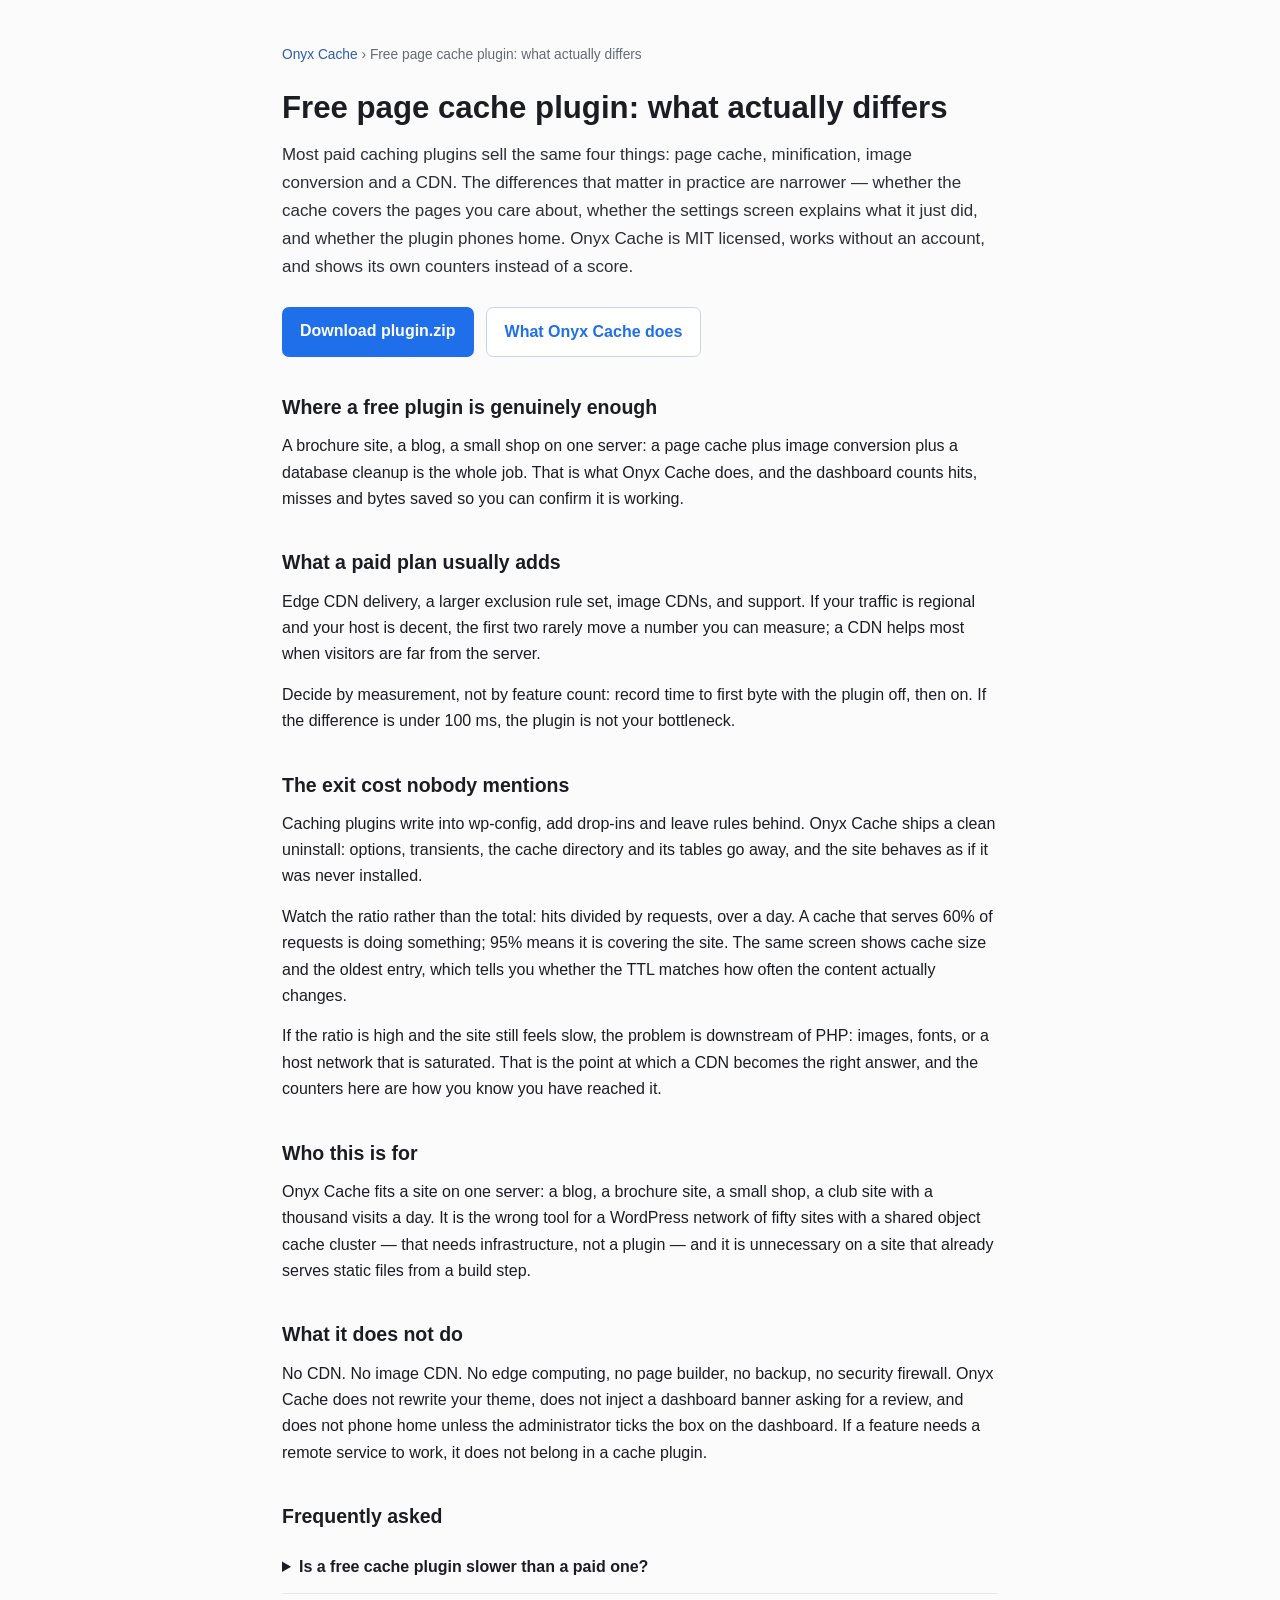
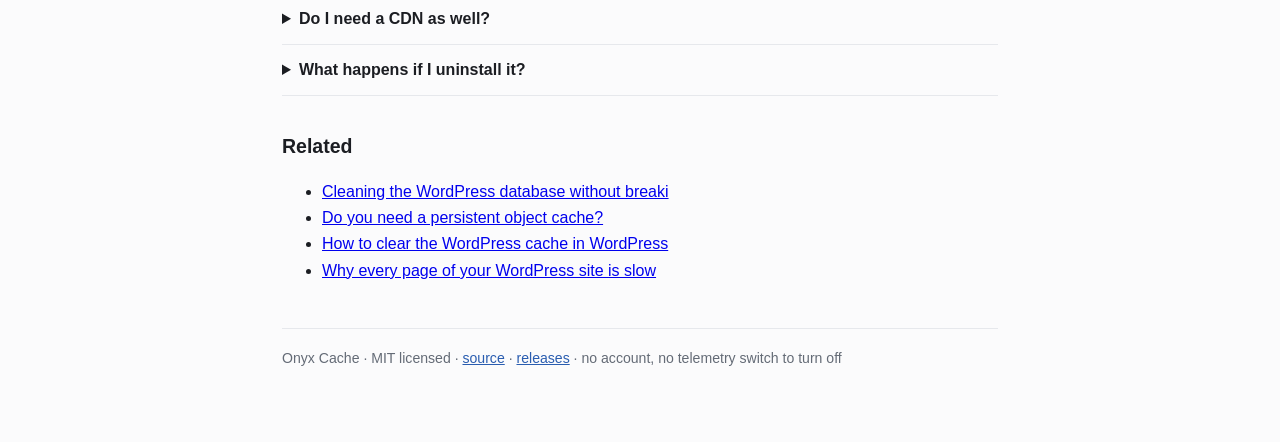
==== cache-plugin-comparison.html @ ccf4b4a7 "docs: A free page cache plugin compared: what you get, what you pa" ====
<!doctype html><html lang="en"><head><meta charset="utf-8"><meta name="viewport" content="width=device-width,initial-scale=1"><title>A free page cache plugin compared: what you get, what you pay for</title><meta name="description" content="Most paid caching plugins sell the same four things: page cache, minification, image conversion and a CDN. The differences that matter in practice are"><link rel="canonical" href="https://baronceiling.github.io/onyx-cache/"><style>*{box-sizing:border-box}body{margin:0;font:16px/1.65 -apple-system,BlinkMacSystemFont,"Segoe UI",Roboto,sans-serif;color:#1b1d22;background:#fbfbfc}
.wrap{max-width:760px;margin:0 auto;padding:44px 22px 72px}h1{font-size:1.95rem;line-height:1.22;margin:0 0 14px}
h2{font-size:1.22rem;margin:34px 0 10px}p{margin:0 0 14px}nav.crumb{font-size:.86rem;color:#646b76;margin-bottom:22px}
nav.crumb a{color:#2a5db0;text-decoration:none}.lead{font-size:1.06rem;color:#2b2f36}
.cta{display:flex;gap:12px;flex-wrap:wrap;margin:26px 0 8px}.btn{display:inline-block;padding:11px 18px;border-radius:7px;background:#1f6feb;color:#fff;text-decoration:none;font-weight:600}
.btn.ghost{background:#fff;color:#1f6feb;border:1px solid #c7d5ea}pre{background:#11151c;color:#e6edf3;padding:14px 16px;border-radius:8px;overflow:auto;font-size:.86rem}
table{border-collapse:collapse;width:100%;font-size:.93rem}th,td{border-bottom:1px solid #e6e8ec;padding:8px 6px;text-align:left;vertical-align:top}
details{border-bottom:1px solid #e6e8ec;padding:12px 0}summary{font-weight:600;cursor:pointer}
footer{margin-top:44px;padding-top:18px;border-top:1px solid #e6e8ec;font-size:.88rem;color:#646b76}
footer a{color:#2a5db0}</style><script type="application/ld+json">{"@context": "https://schema.org", "@type": "FAQPage", "mainEntity": [{"@type": "Question", "name": "Is a free cache plugin slower than a paid one?", "acceptedAnswer": {"@type": "Answer", "text": "The cache itself is the same idea; what differs is polish and add-ons. Measure TTFB before and after \u2014 that number decides, not the price."}}, {"@type": "Question", "name": "Do I need a CDN as well?", "acceptedAnswer": {"@type": "Answer", "text": "Only if your visitors are geographically far from the server or your host throttles. A page cache on the origin fixes render time; a CDN fixes distance."}}, {"@type": "Question", "name": "What happens if I uninstall it?", "acceptedAnswer": {"@type": "Answer", "text": "{name} removes its options, transients, cache directory and tables. No drop-in is left behind."}}]}</script></head><body><div class="wrap"><nav class="crumb"><a href="https://baronceiling.github.io/onyx-cache/">Onyx Cache</a> › Free page cache plugin: what actually differs</nav><h1>Free page cache plugin: what actually differs</h1><p class="lead">Most paid caching plugins sell the same four things: page cache, minification, image conversion and a CDN. The differences that matter in practice are narrower — whether the cache covers the pages you care about, whether the settings screen explains what it just did, and whether the plugin phones home. Onyx Cache is MIT licensed, works without an account, and shows its own counters instead of a score.</p><div class="cta"><a class="btn" href="https://github.com/BaronCeiling/onyx-cache/releases/latest/download/plugin.zip">Download plugin.zip</a><a class="btn ghost" href="https://baronceiling.github.io/onyx-cache/">What Onyx Cache does</a></div><h2>Where a free plugin is genuinely enough</h2><p>A brochure site, a blog, a small shop on one server: a page cache plus image conversion plus a database cleanup is the whole job. That is what Onyx Cache does, and the dashboard counts hits, misses and bytes saved so you can confirm it is working.</p><h2>What a paid plan usually adds</h2><p>Edge CDN delivery, a larger exclusion rule set, image CDNs, and support. If your traffic is regional and your host is decent, the first two rarely move a number you can measure; a CDN helps most when visitors are far from the server.</p><p>Decide by measurement, not by feature count: record time to first byte with the plugin off, then on. If the difference is under 100 ms, the plugin is not your bottleneck.</p><h2>The exit cost nobody mentions</h2><p>Caching plugins write into wp-config, add drop-ins and leave rules behind. Onyx Cache ships a clean uninstall: options, transients, the cache directory and its tables go away, and the site behaves as if it was never installed.</p><p>Watch the ratio rather than the total: hits divided by requests, over a day. A cache that serves 60% of requests is doing something; 95% means it is covering the site. The same screen shows cache size and the oldest entry, which tells you whether the TTL matches how often the content actually changes.</p><p>If the ratio is high and the site still feels slow, the problem is downstream of PHP: images, fonts, or a host network that is saturated. That is the point at which a CDN becomes the right answer, and the counters here are how you know you have reached it.</p><h2>Who this is for</h2><p>Onyx Cache fits a site on one server: a blog, a brochure site, a small shop, a club site with a thousand visits a day. It is the wrong tool for a WordPress network of fifty sites with a shared object cache cluster — that needs infrastructure, not a plugin — and it is unnecessary on a site that already serves static files from a build step.</p><h2>What it does not do</h2><p>No CDN. No image CDN. No edge computing, no page builder, no backup, no security firewall. Onyx Cache does not rewrite your theme, does not inject a dashboard banner asking for a review, and does not phone home unless the administrator ticks the box on the dashboard. If a feature needs a remote service to work, it does not belong in a cache plugin.</p><h2>Frequently asked</h2><details><summary>Is a free cache plugin slower than a paid one?</summary><p>The cache itself is the same idea; what differs is polish and add-ons. Measure TTFB before and after — that number decides, not the price.</p></details><details><summary>Do I need a CDN as well?</summary><p>Only if your visitors are geographically far from the server or your host throttles. A page cache on the origin fixes render time; a CDN fixes distance.</p></details><details><summary>What happens if I uninstall it?</summary><p>Onyx Cache removes its options, transients, cache directory and tables. No drop-in is left behind.</p></details><h2>Related</h2><ul><li><a href="https://baronceiling.github.io/onyx-cache/database-cleanup.html">Cleaning the WordPress database without breaki</a></li><li><a href="https://baronceiling.github.io/onyx-cache/object-cache.html">Do you need a persistent object cache?</a></li><li><a href="https://baronceiling.github.io/onyx-cache/how-to.html">How to clear the WordPress cache in WordPress</a></li><li><a href="https://baronceiling.github.io/onyx-cache/slow-site-diagnosis.html">Why every page of your WordPress site is slow</a></li></ul><footer>Onyx Cache · MIT licensed · <a href="https://github.com/BaronCeiling/onyx-cache">source</a> · <a href="https://github.com/BaronCeiling/onyx-cache/releases/latest">releases</a> · no account, no telemetry switch to turn off</footer></div></body></html>
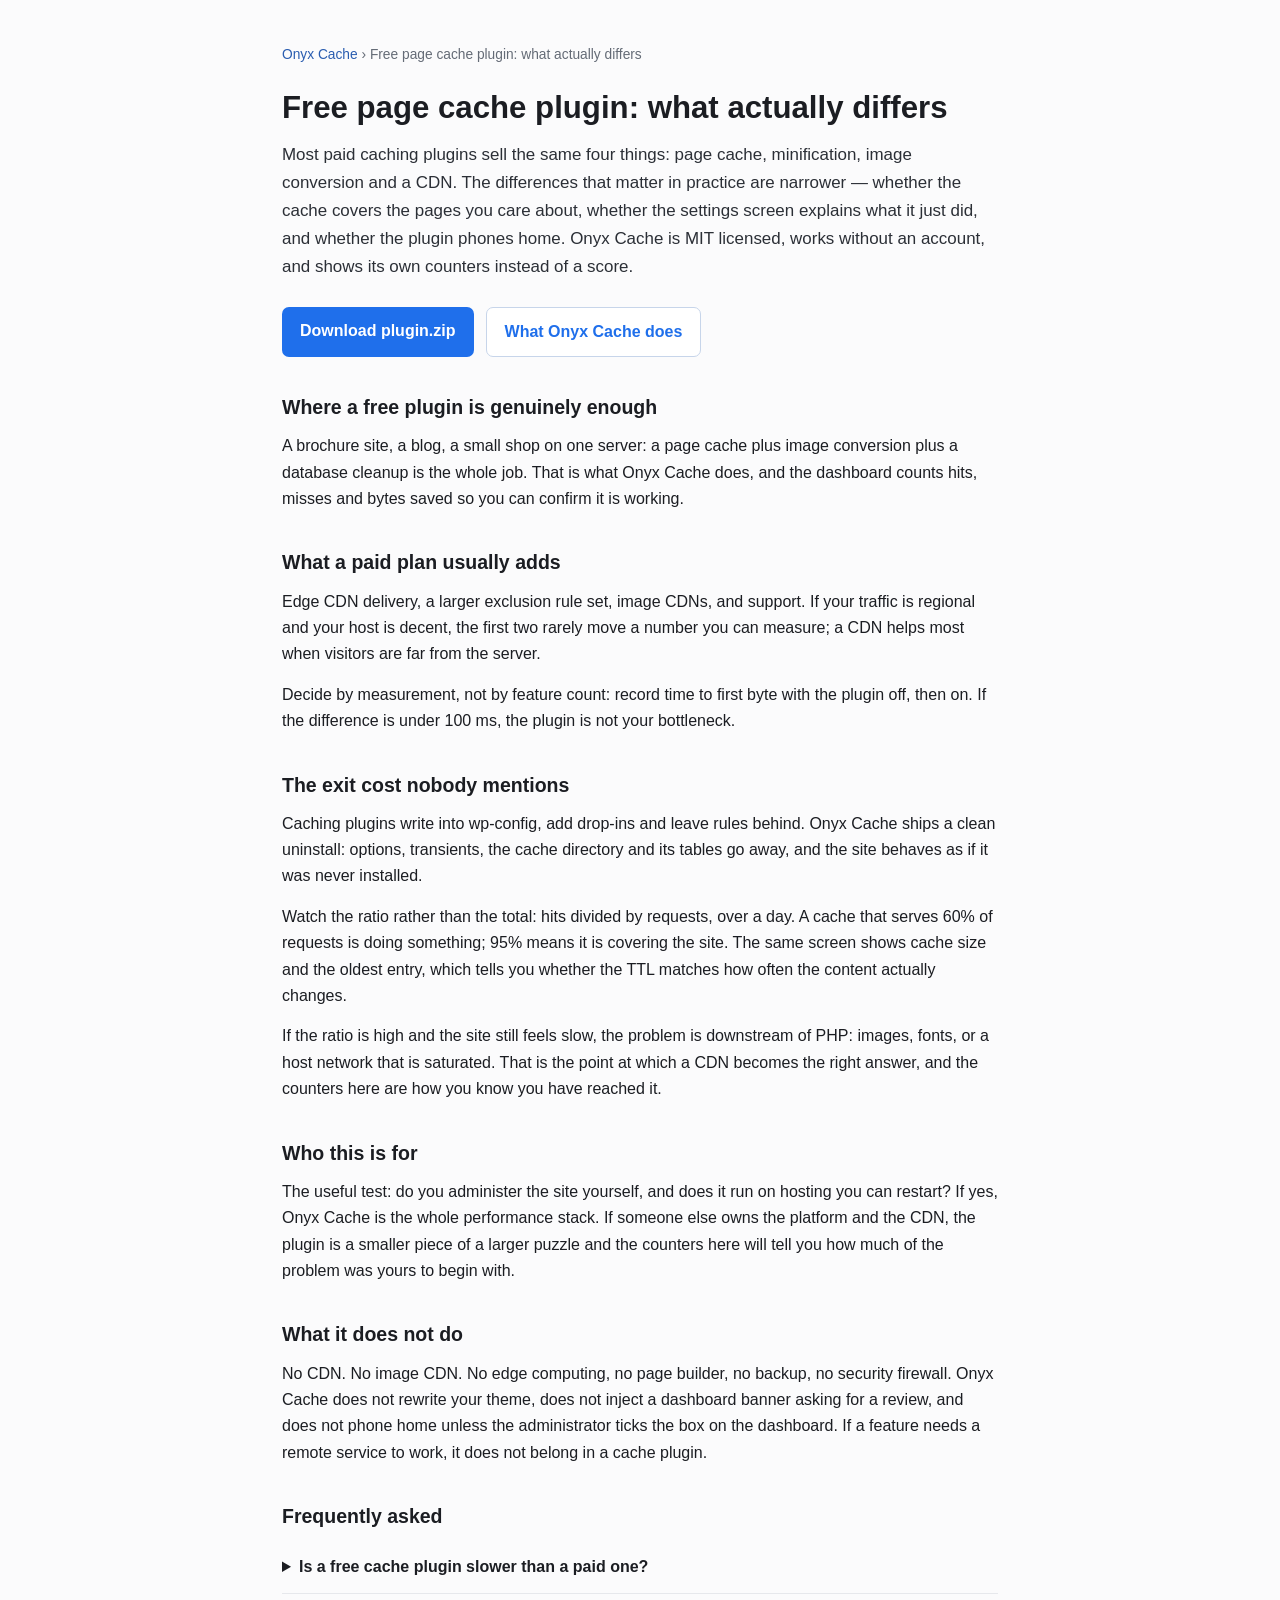
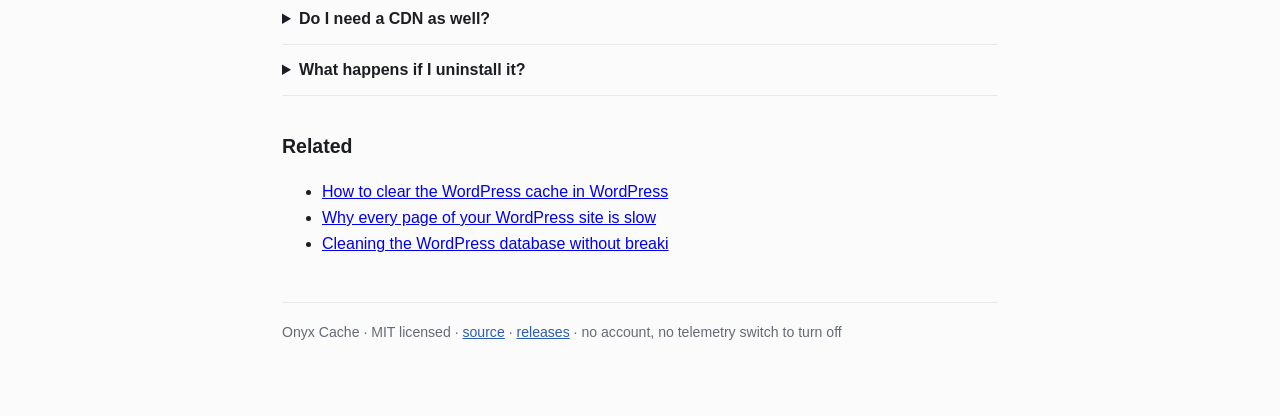
==== commit d2fe07e8: "docs: A free page cache plugin compared: what you get, what you pa" ====
--- a/cache-plugin-comparison.html
+++ b/cache-plugin-comparison.html
@@ -7,4 +7,4 @@
 table{border-collapse:collapse;width:100%;font-size:.93rem}th,td{border-bottom:1px solid #e6e8ec;padding:8px 6px;text-align:left;vertical-align:top}
 details{border-bottom:1px solid #e6e8ec;padding:12px 0}summary{font-weight:600;cursor:pointer}
 footer{margin-top:44px;padding-top:18px;border-top:1px solid #e6e8ec;font-size:.88rem;color:#646b76}
-footer a{color:#2a5db0}</style><script type="application/ld+json">{"@context": "https://schema.org", "@type": "FAQPage", "mainEntity": [{"@type": "Question", "name": "Is a free cache plugin slower than a paid one?", "acceptedAnswer": {"@type": "Answer", "text": "The cache itself is the same idea; what differs is polish and add-ons. Measure TTFB before and after \u2014 that number decides, not the price."}}, {"@type": "Question", "name": "Do I need a CDN as well?", "acceptedAnswer": {"@type": "Answer", "text": "Only if your visitors are geographically far from the server or your host throttles. A page cache on the origin fixes render time; a CDN fixes distance."}}, {"@type": "Question", "name": "What happens if I uninstall it?", "acceptedAnswer": {"@type": "Answer", "text": "{name} removes its options, transients, cache directory and tables. No drop-in is left behind."}}]}</script></head><body><div class="wrap"><nav class="crumb"><a href="https://baronceiling.github.io/onyx-cache/">Onyx Cache</a> › Free page cache plugin: what actually differs</nav><h1>Free page cache plugin: what actually differs</h1><p class="lead">Most paid caching plugins sell the same four things: page cache, minification, image conversion and a CDN. The differences that matter in practice are narrower — whether the cache covers the pages you care about, whether the settings screen explains what it just did, and whether the plugin phones home. Onyx Cache is MIT licensed, works without an account, and shows its own counters instead of a score.</p><div class="cta"><a class="btn" href="https://github.com/BaronCeiling/onyx-cache/releases/latest/download/plugin.zip">Download plugin.zip</a><a class="btn ghost" href="https://baronceiling.github.io/onyx-cache/">What Onyx Cache does</a></div><h2>Where a free plugin is genuinely enough</h2><p>A brochure site, a blog, a small shop on one server: a page cache plus image conversion plus a database cleanup is the whole job. That is what Onyx Cache does, and the dashboard counts hits, misses and bytes saved so you can confirm it is working.</p><h2>What a paid plan usually adds</h2><p>Edge CDN delivery, a larger exclusion rule set, image CDNs, and support. If your traffic is regional and your host is decent, the first two rarely move a number you can measure; a CDN helps most when visitors are far from the server.</p><p>Decide by measurement, not by feature count: record time to first byte with the plugin off, then on. If the difference is under 100 ms, the plugin is not your bottleneck.</p><h2>The exit cost nobody mentions</h2><p>Caching plugins write into wp-config, add drop-ins and leave rules behind. Onyx Cache ships a clean uninstall: options, transients, the cache directory and its tables go away, and the site behaves as if it was never installed.</p><p>Watch the ratio rather than the total: hits divided by requests, over a day. A cache that serves 60% of requests is doing something; 95% means it is covering the site. The same screen shows cache size and the oldest entry, which tells you whether the TTL matches how often the content actually changes.</p><p>If the ratio is high and the site still feels slow, the problem is downstream of PHP: images, fonts, or a host network that is saturated. That is the point at which a CDN becomes the right answer, and the counters here are how you know you have reached it.</p><h2>Who this is for</h2><p>Onyx Cache fits a site on one server: a blog, a brochure site, a small shop, a club site with a thousand visits a day. It is the wrong tool for a WordPress network of fifty sites with a shared object cache cluster — that needs infrastructure, not a plugin — and it is unnecessary on a site that already serves static files from a build step.</p><h2>What it does not do</h2><p>No CDN. No image CDN. No edge computing, no page builder, no backup, no security firewall. Onyx Cache does not rewrite your theme, does not inject a dashboard banner asking for a review, and does not phone home unless the administrator ticks the box on the dashboard. If a feature needs a remote service to work, it does not belong in a cache plugin.</p><h2>Frequently asked</h2><details><summary>Is a free cache plugin slower than a paid one?</summary><p>The cache itself is the same idea; what differs is polish and add-ons. Measure TTFB before and after — that number decides, not the price.</p></details><details><summary>Do I need a CDN as well?</summary><p>Only if your visitors are geographically far from the server or your host throttles. A page cache on the origin fixes render time; a CDN fixes distance.</p></details><details><summary>What happens if I uninstall it?</summary><p>Onyx Cache removes its options, transients, cache directory and tables. No drop-in is left behind.</p></details><h2>Related</h2><ul><li><a href="https://baronceiling.github.io/onyx-cache/database-cleanup.html">Cleaning the WordPress database without breaki</a></li><li><a href="https://baronceiling.github.io/onyx-cache/object-cache.html">Do you need a persistent object cache?</a></li><li><a href="https://baronceiling.github.io/onyx-cache/how-to.html">How to clear the WordPress cache in WordPress</a></li><li><a href="https://baronceiling.github.io/onyx-cache/slow-site-diagnosis.html">Why every page of your WordPress site is slow</a></li></ul><footer>Onyx Cache · MIT licensed · <a href="https://github.com/BaronCeiling/onyx-cache">source</a> · <a href="https://github.com/BaronCeiling/onyx-cache/releases/latest">releases</a> · no account, no telemetry switch to turn off</footer></div></body></html>+footer a{color:#2a5db0}</style><script type="application/ld+json">{"@context": "https://schema.org", "@type": "FAQPage", "mainEntity": [{"@type": "Question", "name": "Is a free cache plugin slower than a paid one?", "acceptedAnswer": {"@type": "Answer", "text": "The cache itself is the same idea; what differs is polish and add-ons. Measure TTFB before and after \u2014 that number decides, not the price."}}, {"@type": "Question", "name": "Do I need a CDN as well?", "acceptedAnswer": {"@type": "Answer", "text": "Only if your visitors are geographically far from the server or your host throttles. A page cache on the origin fixes render time; a CDN fixes distance."}}, {"@type": "Question", "name": "What happens if I uninstall it?", "acceptedAnswer": {"@type": "Answer", "text": "{name} removes its options, transients, cache directory and tables. No drop-in is left behind."}}]}</script></head><body><div class="wrap"><nav class="crumb"><a href="https://baronceiling.github.io/onyx-cache/">Onyx Cache</a> › Free page cache plugin: what actually differs</nav><h1>Free page cache plugin: what actually differs</h1><p class="lead">Most paid caching plugins sell the same four things: page cache, minification, image conversion and a CDN. The differences that matter in practice are narrower — whether the cache covers the pages you care about, whether the settings screen explains what it just did, and whether the plugin phones home. Onyx Cache is MIT licensed, works without an account, and shows its own counters instead of a score.</p><div class="cta"><a class="btn" href="https://github.com/BaronCeiling/onyx-cache/releases/latest/download/plugin.zip">Download plugin.zip</a><a class="btn ghost" href="https://baronceiling.github.io/onyx-cache/">What Onyx Cache does</a></div><h2>Where a free plugin is genuinely enough</h2><p>A brochure site, a blog, a small shop on one server: a page cache plus image conversion plus a database cleanup is the whole job. That is what Onyx Cache does, and the dashboard counts hits, misses and bytes saved so you can confirm it is working.</p><h2>What a paid plan usually adds</h2><p>Edge CDN delivery, a larger exclusion rule set, image CDNs, and support. If your traffic is regional and your host is decent, the first two rarely move a number you can measure; a CDN helps most when visitors are far from the server.</p><p>Decide by measurement, not by feature count: record time to first byte with the plugin off, then on. If the difference is under 100 ms, the plugin is not your bottleneck.</p><h2>The exit cost nobody mentions</h2><p>Caching plugins write into wp-config, add drop-ins and leave rules behind. Onyx Cache ships a clean uninstall: options, transients, the cache directory and its tables go away, and the site behaves as if it was never installed.</p><p>Watch the ratio rather than the total: hits divided by requests, over a day. A cache that serves 60% of requests is doing something; 95% means it is covering the site. The same screen shows cache size and the oldest entry, which tells you whether the TTL matches how often the content actually changes.</p><p>If the ratio is high and the site still feels slow, the problem is downstream of PHP: images, fonts, or a host network that is saturated. That is the point at which a CDN becomes the right answer, and the counters here are how you know you have reached it.</p><h2>Who this is for</h2><p>The useful test: do you administer the site yourself, and does it run on hosting you can restart? If yes, Onyx Cache is the whole performance stack. If someone else owns the platform and the CDN, the plugin is a smaller piece of a larger puzzle and the counters here will tell you how much of the problem was yours to begin with.</p><h2>What it does not do</h2><p>No CDN. No image CDN. No edge computing, no page builder, no backup, no security firewall. Onyx Cache does not rewrite your theme, does not inject a dashboard banner asking for a review, and does not phone home unless the administrator ticks the box on the dashboard. If a feature needs a remote service to work, it does not belong in a cache plugin.</p><h2>Frequently asked</h2><details><summary>Is a free cache plugin slower than a paid one?</summary><p>The cache itself is the same idea; what differs is polish and add-ons. Measure TTFB before and after — that number decides, not the price.</p></details><details><summary>Do I need a CDN as well?</summary><p>Only if your visitors are geographically far from the server or your host throttles. A page cache on the origin fixes render time; a CDN fixes distance.</p></details><details><summary>What happens if I uninstall it?</summary><p>Onyx Cache removes its options, transients, cache directory and tables. No drop-in is left behind.</p></details><h2>Related</h2><ul><li><a href="https://baronceiling.github.io/onyx-cache/how-to.html">How to clear the WordPress cache in WordPress</a></li><li><a href="https://baronceiling.github.io/onyx-cache/slow-site-diagnosis.html">Why every page of your WordPress site is slow</a></li><li><a href="https://baronceiling.github.io/onyx-cache/database-cleanup.html">Cleaning the WordPress database without breaki</a></li></ul><footer>Onyx Cache · MIT licensed · <a href="https://github.com/BaronCeiling/onyx-cache">source</a> · <a href="https://github.com/BaronCeiling/onyx-cache/releases/latest">releases</a> · no account, no telemetry switch to turn off</footer></div></body></html>
